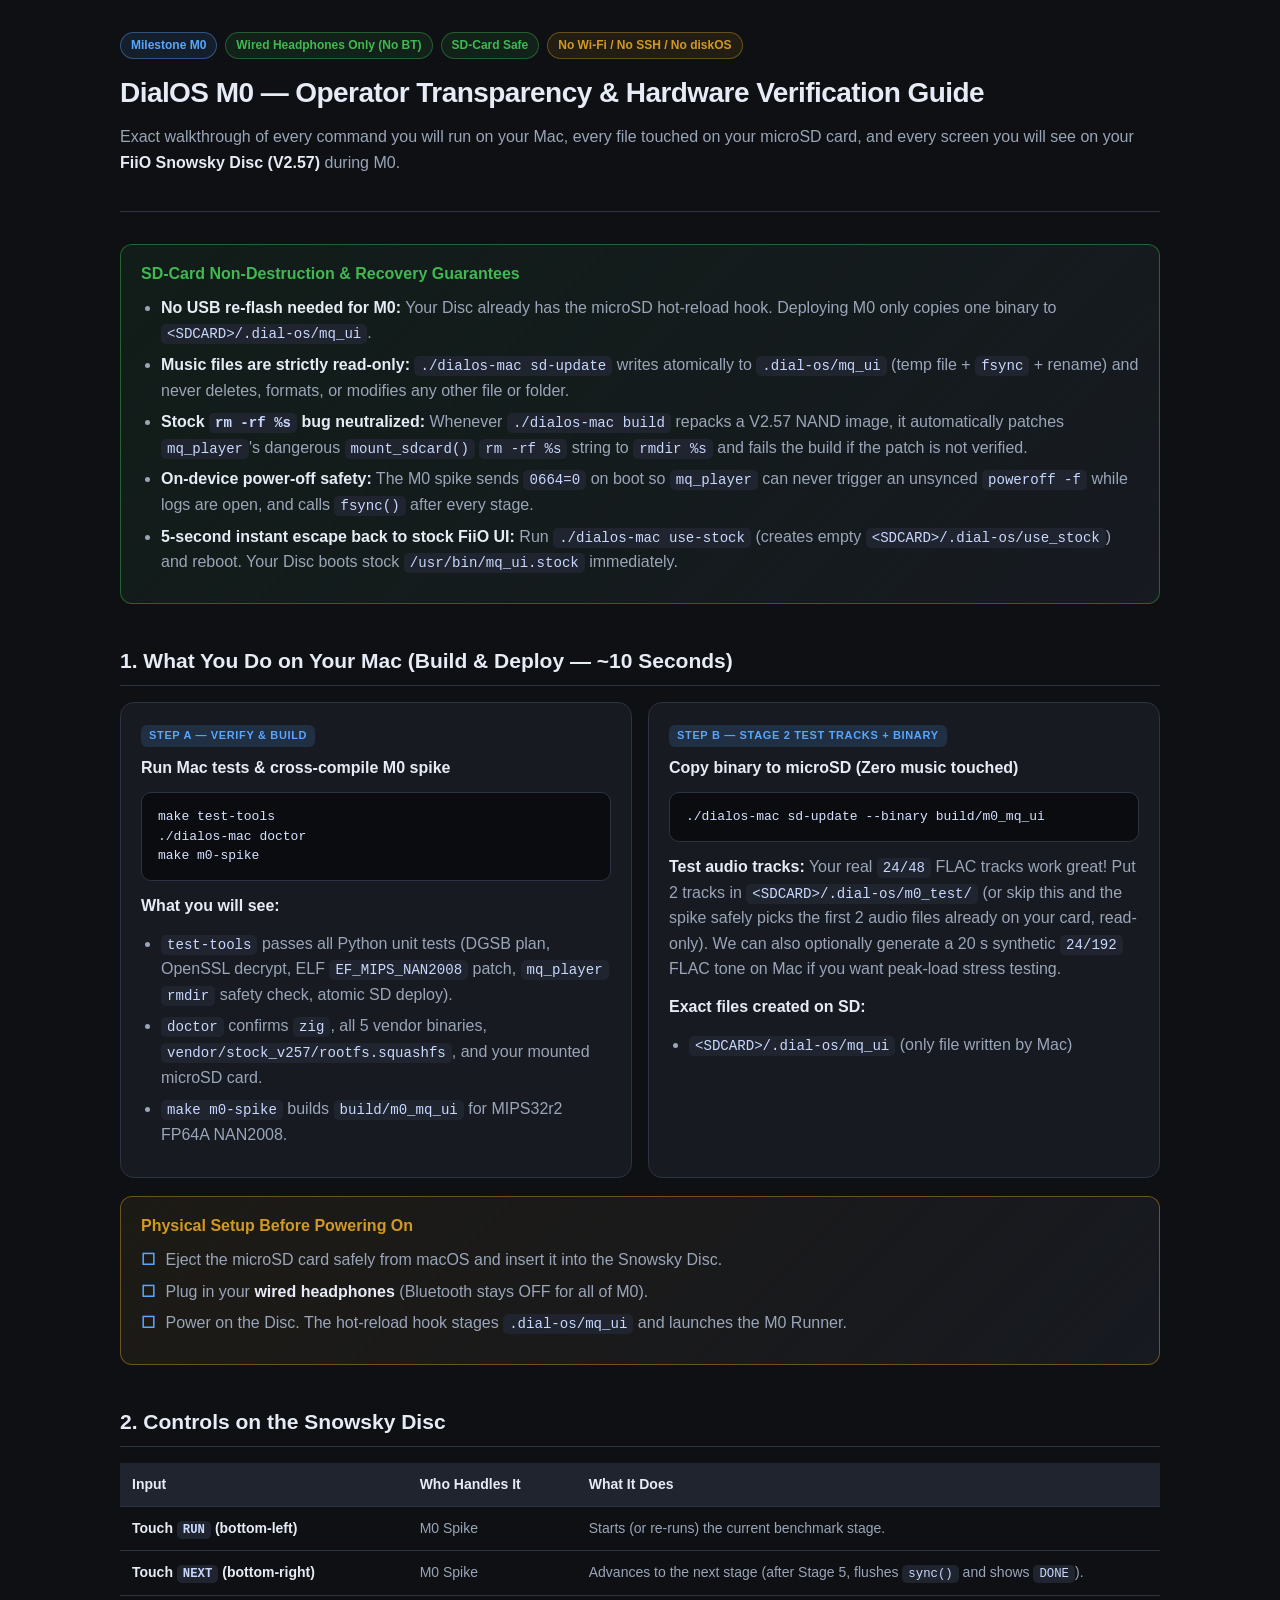
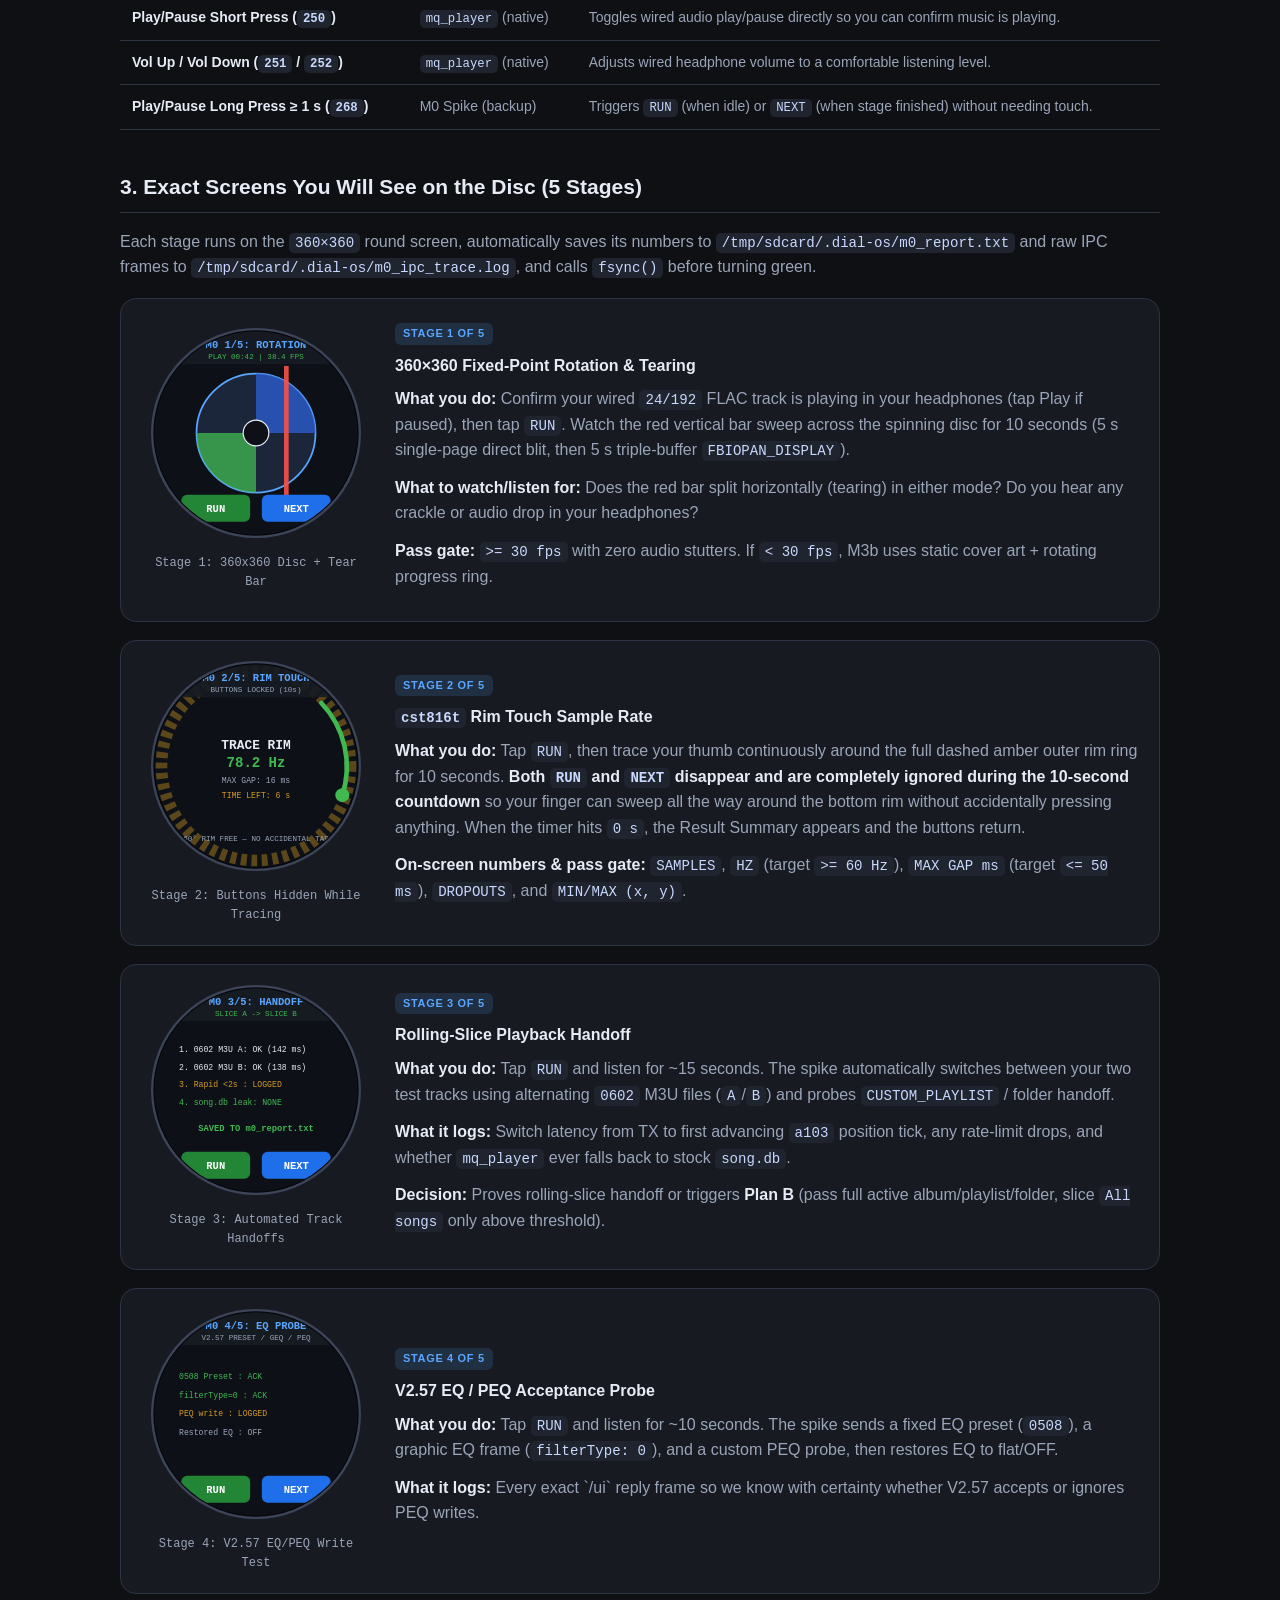
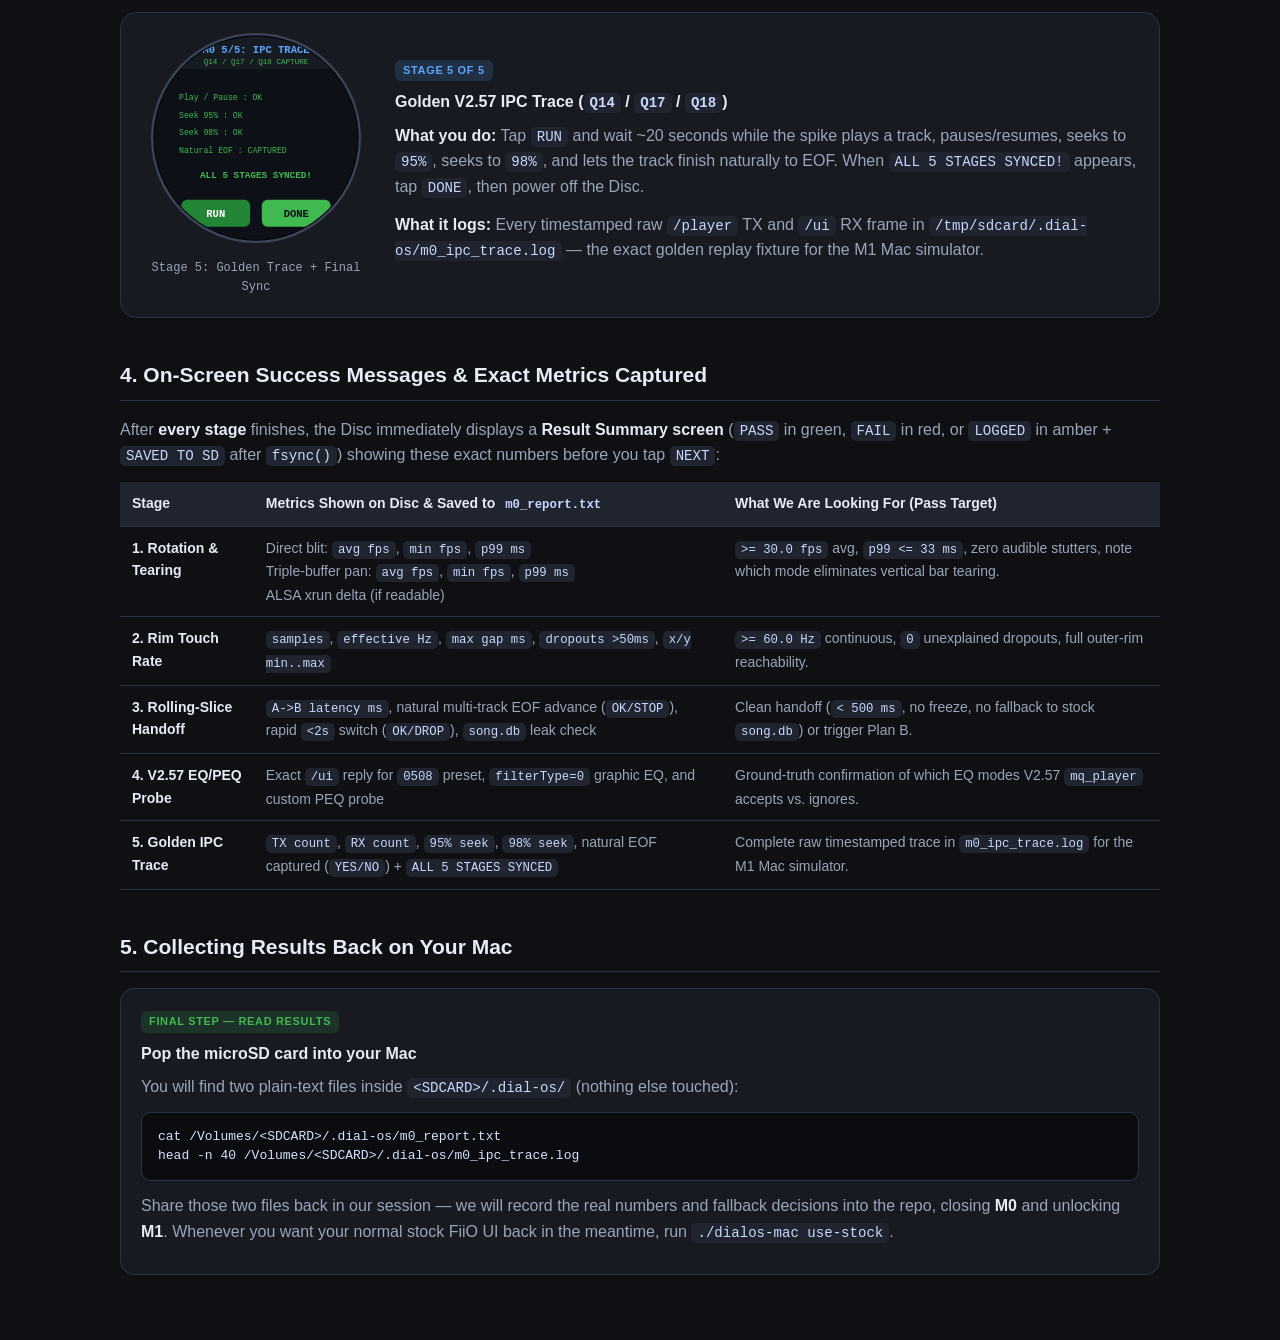
==== docs/superpowers/specs/2026-11-21-m0-operator-guide.html @ c347d029 "chore: initialize repository with roadmap and M0 spec and plan" ====
<!DOCTYPE html>
<html lang="en">
<head>
<meta charset="UTF-8">
<meta name="viewport" content="width=device-width, initial-scale=1.0">
<title>DialOS M0 — Operator Guide &amp; Hardware Verification Walkthrough</title>
<style>
  :root {
    --bg: #0e1014;
    --surface: #171a21;
    --surface-2: #1f242e;
    --border: #2c3342;
    --text: #e6ebf5;
    --muted: #9aa5b8;
    --accent: #58a6ff;
    --green: #3fb950;
    --amber: #d29922;
    --red: #f85149;
    --purple: #bc8cff;
    --mono: ui-monospace, SFMono-Regular, Menlo, Monaco, Consolas, monospace;
    --sans: -apple-system, BlinkMacSystemFont, "SF Pro Text", "Segoe UI", Roboto, sans-serif;
  }
  * { box-sizing: border-box; }
  body {
    margin: 0;
    background: var(--bg);
    color: var(--text);
    font-family: var(--sans);
    line-height: 1.6;
    padding: 32px 20px 80px;
  }
  .container { max-width: 1040px; margin: 0 auto; }
  header {
    border-bottom: 1px solid var(--border);
    padding-bottom: 24px;
    margin-bottom: 32px;
  }
  .badge-row { display: flex; flex-wrap: wrap; gap: 8px; margin-bottom: 12px; }
  .badge {
    font-size: 12px; font-weight: 600; padding: 3px 10px; border-radius: 999px;
    border: 1px solid var(--border); background: var(--surface-2); color: var(--muted);
  }
  .badge.green { border-color: rgba(63,185,80,.4); color: var(--green); background: rgba(63,185,80,.1); }
  .badge.blue { border-color: rgba(88,166,255,.4); color: var(--accent); background: rgba(88,166,255,.1); }
  .badge.amber { border-color: rgba(210,153,34,.4); color: var(--amber); background: rgba(210,153,34,.1); }
  h1 { margin: 0 0 8px; font-size: 28px; letter-spacing: -0.02em; }
  h2 { margin: 40px 0 16px; font-size: 21px; border-bottom: 1px solid var(--border); padding-bottom: 8px; }
  h3 { margin: 0 0 8px; font-size: 16px; color: var(--text); }
  p { margin: 0 0 12px; color: var(--muted); }
  strong { color: var(--text); }
  code {
    font-family: var(--mono); font-size: 0.88em;
    background: var(--surface-2); padding: 2px 6px; border-radius: 5px; color: #c9d8ff;
  }
  pre {
    font-family: var(--mono); font-size: 13px; line-height: 1.5;
    background: #0a0c10; border: 1px solid var(--border); border-radius: 10px;
    padding: 14px 16px; overflow-x: auto; color: #d6e2ff; margin: 12px 0;
  }
  .callout {
    border-radius: 12px; padding: 16px 20px; margin: 18px 0;
    border: 1px solid var(--border); background: var(--surface);
  }
  .callout.safety {
    border-color: rgba(63,185,80,.45);
    background: linear-gradient(135deg, rgba(63,185,80,.08), rgba(23,26,33,1));
  }
  .callout.warn {
    border-color: rgba(210,153,34,.45);
    background: linear-gradient(135deg, rgba(210,153,34,.08), rgba(23,26,33,1));
  }
  .callout-title { font-weight: 700; margin-bottom: 6px; display: flex; align-items: center; gap: 8px; }
  .safety .callout-title { color: var(--green); }
  .warn .callout-title { color: var(--amber); }
  ul, ol { margin: 8px 0 12px 20px; color: var(--muted); padding: 0; }
  li { margin-bottom: 6px; }
  .grid-2 { display: grid; grid-template-columns: repeat(auto-fit, minmax(300px, 1fr)); gap: 16px; }
  .card {
    background: var(--surface); border: 1px solid var(--border);
    border-radius: 14px; padding: 18px 20px;
  }
  .stage-card {
    display: grid; grid-template-columns: 230px 1fr; gap: 24px; align-items: center;
    background: var(--surface); border: 1px solid var(--border);
    border-radius: 16px; padding: 20px; margin: 18px 0;
  }
  @media (max-width: 720px) {
    .stage-card { grid-template-columns: 1fr; justify-items: center; }
  }
  .disc-wrap { text-align: center; }
  .disc-caption { font-size: 12px; color: var(--muted); margin-top: 8px; font-family: var(--mono); }
  .pill {
    display: inline-block; font-size: 11px; font-weight: 700; text-transform: uppercase;
    letter-spacing: 0.06em; padding: 2px 8px; border-radius: 6px; margin-bottom: 8px;
  }
  .pill.pass { background: rgba(63,185,80,.15); color: var(--green); }
  .pill.step { background: rgba(88,166,255,.15); color: var(--accent); }
  table { width: 100%; border-collapse: collapse; margin: 14px 0; font-size: 14px; }
  th, td {
    text-align: left; padding: 10px 12px; border-bottom: 1px solid var(--border);
    vertical-align: top;
  }
  th { color: var(--text); background: var(--surface-2); font-weight: 600; }
  td { color: var(--muted); }
  .checklist { list-style: none; margin-left: 0; }
  .checklist li::before { content: "☐ "; color: var(--accent); font-weight: 700; margin-right: 6px; }
</style>
</head>
<body>
<div class="container">

<header>
  <div class="badge-row">
    <span class="badge blue">Milestone M0</span>
    <span class="badge green">Wired Headphones Only (No BT)</span>
    <span class="badge green">SD-Card Safe</span>
    <span class="badge amber">No Wi-Fi / No SSH / No diskOS</span>
  </div>
  <h1>DialOS M0 — Operator Transparency &amp; Hardware Verification Guide</h1>
  <p>Exact walkthrough of every command you will run on your Mac, every file touched on your microSD card, and every screen you will see on your <strong>FiiO Snowsky Disc (V2.57)</strong> during M0.</p>
</header>

<!-- SAFETY GUARANTEES -->
<div class="callout safety">
  <div class="callout-title">SD-Card Non-Destruction &amp; Recovery Guarantees</div>
  <ul>
    <li><strong>No USB re-flash needed for M0:</strong> Your Disc already has the microSD hot-reload hook. Deploying M0 only copies one binary to <code>&lt;SDCARD&gt;/.dial-os/mq_ui</code>.</li>
    <li><strong>Music files are strictly read-only:</strong> <code>./dialos-mac sd-update</code> writes atomically to <code>.dial-os/mq_ui</code> (temp file + <code>fsync</code> + rename) and never deletes, formats, or modifies any other file or folder.</li>
    <li><strong>Stock <code>rm -rf %s</code> bug neutralized:</strong> Whenever <code>./dialos-mac build</code> repacks a V2.57 NAND image, it automatically patches <code>mq_player</code>'s dangerous <code>mount_sdcard()</code> <code>rm -rf %s</code> string to <code>rmdir  %s</code> and fails the build if the patch is not verified.</li>
    <li><strong>On-device power-off safety:</strong> The M0 spike sends <code>0664=0</code> on boot so <code>mq_player</code> can never trigger an unsynced <code>poweroff -f</code> while logs are open, and calls <code>fsync()</code> after every stage.</li>
    <li><strong>5-second instant escape back to stock FiiO UI:</strong> Run <code>./dialos-mac use-stock</code> (creates empty <code>&lt;SDCARD&gt;/.dial-os/use_stock</code>) and reboot. Your Disc boots stock <code>/usr/bin/mq_ui.stock</code> immediately.</li>
  </ul>
</div>

<!-- PHASE 1: MAC PREP -->
<h2>1. What You Do on Your Mac (Build &amp; Deploy — ~10 Seconds)</h2>

<div class="grid-2">
  <div class="card">
    <span class="pill step">Step A — Verify &amp; Build</span>
    <h3>Run Mac tests &amp; cross-compile M0 spike</h3>
    <pre>make test-tools
./dialos-mac doctor
make m0-spike</pre>
    <p><strong>What you will see:</strong></p>
    <ul>
      <li><code>test-tools</code> passes all Python unit tests (DGSB plan, OpenSSL decrypt, ELF <code>EF_MIPS_NAN2008</code> patch, <code>mq_player</code> <code>rmdir</code> safety check, atomic SD deploy).</li>
      <li><code>doctor</code> confirms <code>zig</code>, all 5 vendor binaries, <code>vendor/stock_v257/rootfs.squashfs</code>, and your mounted microSD card.</li>
      <li><code>make m0-spike</code> builds <code>build/m0_mq_ui</code> for MIPS32r2 FP64A NAN2008.</li>
    </ul>
  </div>

  <div class="card">
    <span class="pill step">Step B — Stage 2 Test Tracks + Binary</span>
    <h3>Copy binary to microSD (Zero music touched)</h3>
    <pre>./dialos-mac sd-update --binary build/m0_mq_ui</pre>
    <p><strong>Test audio tracks:</strong> Your real <code>24/48</code> FLAC tracks work great! Put 2 tracks in <code>&lt;SDCARD&gt;/.dial-os/m0_test/</code> (or skip this and the spike safely picks the first 2 audio files already on your card, read-only). We can also optionally generate a 20 s synthetic <code>24/192</code> FLAC tone on Mac if you want peak-load stress testing.</p>
    <p><strong>Exact files created on SD:</strong></p>
    <ul>
      <li><code>&lt;SDCARD&gt;/.dial-os/mq_ui</code> (only file written by Mac)</li>
    </ul>
  </div>
</div>

<div class="callout warn">
  <div class="callout-title">Physical Setup Before Powering On</div>
  <ul class="checklist">
    <li>Eject the microSD card safely from macOS and insert it into the Snowsky Disc.</li>
    <li>Plug in your <strong>wired headphones</strong> (Bluetooth stays OFF for all of M0).</li>
    <li>Power on the Disc. The hot-reload hook stages <code>.dial-os/mq_ui</code> and launches the M0 Runner.</li>
  </ul>
</div>

<!-- CONTROLS -->
<h2>2. Controls on the Snowsky Disc</h2>
<table>
  <thead>
    <tr><th>Input</th><th>Who Handles It</th><th>What It Does</th></tr>
  </thead>
  <tbody>
    <tr>
      <td><strong>Touch <code>RUN</code> (bottom-left)</strong></td>
      <td>M0 Spike</td>
      <td>Starts (or re-runs) the current benchmark stage.</td>
    </tr>
    <tr>
      <td><strong>Touch <code>NEXT</code> (bottom-right)</strong></td>
      <td>M0 Spike</td>
      <td>Advances to the next stage (after Stage 5, flushes <code>sync()</code> and shows <code>DONE</code>).</td>
    </tr>
    <tr>
      <td><strong>Play/Pause Short Press (<code>250</code>)</strong></td>
      <td><code>mq_player</code> (native)</td>
      <td>Toggles wired audio play/pause directly so you can confirm music is playing.</td>
    </tr>
    <tr>
      <td><strong>Vol Up / Vol Down (<code>251</code> / <code>252</code>)</strong></td>
      <td><code>mq_player</code> (native)</td>
      <td>Adjusts wired headphone volume to a comfortable listening level.</td>
    </tr>
    <tr>
      <td><strong>Play/Pause Long Press ≥ 1 s (<code>268</code>)</strong></td>
      <td>M0 Spike (backup)</td>
      <td>Triggers <code>RUN</code> (when idle) or <code>NEXT</code> (when stage finished) without needing touch.</td>
    </tr>
  </tbody>
</table>

<!-- THE 5 STAGES WITH ROUND DISC MOCKUPS -->
<h2>3. Exact Screens You Will See on the Disc (5 Stages)</h2>
<p>Each stage runs on the <code>360×360</code> round screen, automatically saves its numbers to <code>/tmp/sdcard/.dial-os/m0_report.txt</code> and raw IPC frames to <code>/tmp/sdcard/.dial-os/m0_ipc_trace.log</code>, and calls <code>fsync()</code> before turning green.</p>

<!-- STAGE 1 -->
<div class="stage-card">
  <div class="disc-wrap">
    <svg width="210" height="210" viewBox="0 0 360 360" xmlns="http://www.w3.org/2000/svg">
      <defs><clipPath id="c1"><circle cx="180" cy="180" r="174"/></clipPath></defs>
      <circle cx="180" cy="180" r="178" fill="#050608" stroke="#3b4458" stroke-width="4"/>
      <g clip-path="url(#c1)">
        <rect width="360" height="360" fill="#0d1117"/>
        <!-- Rotating test disc -->
        <circle cx="180" cy="180" r="102" fill="#1b263b" stroke="#58a6ff" stroke-width="3"/>
        <path d="M180,180 L180,78 A102,102 0 0,1 282,180 Z" fill="#2b59c3" opacity="0.85"/>
        <path d="M180,180 L180,282 A102,102 0 0,1 78,180 Z" fill="#3fb950" opacity="0.75"/>
        <circle cx="180" cy="180" r="22" fill="#0d1117" stroke="#e6ebf5" stroke-width="2"/>
        <!-- Moving vertical tear bar -->
        <rect x="228" y="65" width="8" height="225" fill="#f85149" opacity="0.9"/>
        <!-- Header -->
        <rect x="0" y="0" width="360" height="62" fill="#161b22" opacity="0.92"/>
        <text x="180" y="34" fill="#58a6ff" font-family="monospace" font-size="18" font-weight="700" text-anchor="middle">M0 1/5: ROTATION</text>
        <text x="180" y="54" fill="#3fb950" font-family="monospace" font-size="13" text-anchor="middle">PLAY 00:42 | 38.4 FPS</text>
        <!-- Bottom Buttons -->
        <rect x="52" y="286" width="118" height="46" rx="10" fill="#238636"/>
        <text x="111" y="315" fill="#fff" font-family="monospace" font-size="18" font-weight="700" text-anchor="middle">RUN</text>
        <rect x="190" y="286" width="118" height="46" rx="10" fill="#1f6feb"/>
        <text x="249" y="315" fill="#fff" font-family="monospace" font-size="18" font-weight="700" text-anchor="middle">NEXT</text>
      </g>
    </svg>
    <div class="disc-caption">Stage 1: 360x360 Disc + Tear Bar</div>
  </div>
  <div>
    <span class="pill step">Stage 1 of 5</span>
    <h3>360×360 Fixed-Point Rotation &amp; Tearing</h3>
    <p><strong>What you do:</strong> Confirm your wired <code>24/192</code> FLAC track is playing in your headphones (tap Play if paused), then tap <code>RUN</code>. Watch the red vertical bar sweep across the spinning disc for 10 seconds (5 s single-page direct blit, then 5 s triple-buffer <code>FBIOPAN_DISPLAY</code>).</p>
    <p><strong>What to watch/listen for:</strong> Does the red bar split horizontally (tearing) in either mode? Do you hear any crackle or audio drop in your headphones?</p>
    <p><strong>Pass gate:</strong> <code>&gt;= 30 fps</code> with zero audio stutters. If <code>&lt; 30 fps</code>, M3b uses static cover art + rotating progress ring.</p>
  </div>
</div>

<!-- STAGE 2 -->
<div class="stage-card">
  <div class="disc-wrap">
    <svg width="210" height="210" viewBox="0 0 360 360" xmlns="http://www.w3.org/2000/svg">
      <defs><clipPath id="c2"><circle cx="180" cy="180" r="174"/></clipPath></defs>
      <circle cx="180" cy="180" r="178" fill="#050608" stroke="#3b4458" stroke-width="4"/>
      <g clip-path="url(#c2)">
        <rect width="360" height="360" fill="#0d1117"/>
        <!-- Rim band guide -->
        <circle cx="180" cy="180" r="162" fill="none" stroke="#d29922" stroke-width="20" stroke-dasharray="10 8" opacity="0.4"/>
        <!-- Live touch trail -->
        <path d="M292,72 A158,158 0 0,1 328,230" fill="none" stroke="#3fb950" stroke-width="8" stroke-linecap="round"/>
        <circle cx="328" cy="230" r="12" fill="#3fb950"/>
        <!-- Center readout -->
        <text x="180" y="150" fill="#e6ebf5" font-family="monospace" font-size="22" font-weight="700" text-anchor="middle">TRACE RIM</text>
        <text x="180" y="182" fill="#3fb950" font-family="monospace" font-size="24" font-weight="700" text-anchor="middle">78.2 Hz</text>
        <text x="180" y="210" fill="#9aa5b8" font-family="monospace" font-size="14" text-anchor="middle">MAX GAP: 16 ms</text>
        <text x="180" y="234" fill="#d29922" font-family="monospace" font-size="14" text-anchor="middle">TIME LEFT: 6 s</text>
        <!-- Header -->
        <rect x="0" y="0" width="360" height="62" fill="#161b22" opacity="0.92"/>
        <text x="180" y="34" fill="#58a6ff" font-family="monospace" font-size="18" font-weight="700" text-anchor="middle">M0 2/5: RIM TOUCH</text>
        <text x="180" y="54" fill="#9aa5b8" font-family="monospace" font-size="13" text-anchor="middle">BUTTONS LOCKED (10s)</text>
        <!-- Bottom notice instead of buttons during 10s capture -->
        <text x="180" y="308" fill="#9aa5b8" font-family="monospace" font-size="13" text-anchor="middle">360° RIM FREE — NO ACCIDENTAL TAPS</text>
      </g>
    </svg>
    <div class="disc-caption">Stage 2: Buttons Hidden While Tracing</div>
  </div>
  <div>
    <span class="pill step">Stage 2 of 5</span>
    <h3><code>cst816t</code> Rim Touch Sample Rate</h3>
    <p><strong>What you do:</strong> Tap <code>RUN</code>, then trace your thumb continuously around the full dashed amber outer rim ring for 10 seconds. <strong>Both <code>RUN</code> and <code>NEXT</code> disappear and are completely ignored during the 10-second countdown</strong> so your finger can sweep all the way around the bottom rim without accidentally pressing anything. When the timer hits <code>0 s</code>, the Result Summary appears and the buttons return.</p>
    <p><strong>On-screen numbers &amp; pass gate:</strong> <code>SAMPLES</code>, <code>HZ</code> (target <code>&gt;= 60 Hz</code>), <code>MAX GAP ms</code> (target <code>&lt;= 50 ms</code>), <code>DROPOUTS</code>, and <code>MIN/MAX (x, y)</code>.</p>
  </div>
</div>

<!-- STAGE 3 -->
<div class="stage-card">
  <div class="disc-wrap">
    <svg width="210" height="210" viewBox="0 0 360 360" xmlns="http://www.w3.org/2000/svg">
      <defs><clipPath id="c3"><circle cx="180" cy="180" r="174"/></clipPath></defs>
      <circle cx="180" cy="180" r="178" fill="#050608" stroke="#3b4458" stroke-width="4"/>
      <g clip-path="url(#c3)">
        <rect width="360" height="360" fill="#0d1117"/>
        <rect x="0" y="0" width="360" height="62" fill="#161b22"/>
        <text x="180" y="34" fill="#58a6ff" font-family="monospace" font-size="18" font-weight="700" text-anchor="middle">M0 3/5: HANDOFF</text>
        <text x="180" y="54" fill="#3fb950" font-family="monospace" font-size="13" text-anchor="middle">SLICE A -&gt; SLICE B</text>
        <text x="48" y="115" fill="#e6ebf5" font-family="monospace" font-size="14">1. 0602 M3U A: OK (142 ms)</text>
        <text x="48" y="145" fill="#e6ebf5" font-family="monospace" font-size="14">2. 0602 M3U B: OK (138 ms)</text>
        <text x="48" y="175" fill="#d29922" font-family="monospace" font-size="14">3. Rapid &lt;2s : LOGGED</text>
        <text x="48" y="205" fill="#3fb950" font-family="monospace" font-size="14">4. song.db leak: NONE</text>
        <text x="180" y="250" fill="#3fb950" font-family="monospace" font-size="15" font-weight="700" text-anchor="middle">SAVED TO m0_report.txt</text>
        <rect x="52" y="286" width="118" height="46" rx="10" fill="#238636"/>
        <text x="111" y="315" fill="#fff" font-family="monospace" font-size="18" font-weight="700" text-anchor="middle">RUN</text>
        <rect x="190" y="286" width="118" height="46" rx="10" fill="#1f6feb"/>
        <text x="249" y="315" fill="#fff" font-family="monospace" font-size="18" font-weight="700" text-anchor="middle">NEXT</text>
      </g>
    </svg>
    <div class="disc-caption">Stage 3: Automated Track Handoffs</div>
  </div>
  <div>
    <span class="pill step">Stage 3 of 5</span>
    <h3>Rolling-Slice Playback Handoff</h3>
    <p><strong>What you do:</strong> Tap <code>RUN</code> and listen for ~15 seconds. The spike automatically switches between your two test tracks using alternating <code>0602</code> M3U files (<code>A</code>/<code>B</code>) and probes <code>CUSTOM_PLAYLIST</code> / folder handoff.</p>
    <p><strong>What it logs:</strong> Switch latency from TX to first advancing <code>a103</code> position tick, any rate-limit drops, and whether <code>mq_player</code> ever falls back to stock <code>song.db</code>.</p>
    <p><strong>Decision:</strong> Proves rolling-slice handoff or triggers <strong>Plan B</strong> (pass full active album/playlist/folder, slice <code>All songs</code> only above threshold).</p>
  </div>
</div>

<!-- STAGE 4 -->
<div class="stage-card">
  <div class="disc-wrap">
    <svg width="210" height="210" viewBox="0 0 360 360" xmlns="http://www.w3.org/2000/svg">
      <defs><clipPath id="c4"><circle cx="180" cy="180" r="174"/></clipPath></defs>
      <circle cx="180" cy="180" r="178" fill="#050608" stroke="#3b4458" stroke-width="4"/>
      <g clip-path="url(#c4)">
        <rect width="360" height="360" fill="#0d1117"/>
        <rect x="0" y="0" width="360" height="62" fill="#161b22"/>
        <text x="180" y="34" fill="#58a6ff" font-family="monospace" font-size="18" font-weight="700" text-anchor="middle">M0 4/5: EQ PROBE</text>
        <text x="180" y="54" fill="#9aa5b8" font-family="monospace" font-size="13" text-anchor="middle">V2.57 PRESET / GEQ / PEQ</text>
        <text x="48" y="120" fill="#3fb950" font-family="monospace" font-size="14">0508 Preset  : ACK</text>
        <text x="48" y="152" fill="#3fb950" font-family="monospace" font-size="14">filterType=0 : ACK</text>
        <text x="48" y="184" fill="#d29922" font-family="monospace" font-size="14">PEQ write    : LOGGED</text>
        <text x="48" y="216" fill="#9aa5b8" font-family="monospace" font-size="14">Restored EQ  : OFF</text>
        <rect x="52" y="286" width="118" height="46" rx="10" fill="#238636"/>
        <text x="111" y="315" fill="#fff" font-family="monospace" font-size="18" font-weight="700" text-anchor="middle">RUN</text>
        <rect x="190" y="286" width="118" height="46" rx="10" fill="#1f6feb"/>
        <text x="249" y="315" fill="#fff" font-family="monospace" font-size="18" font-weight="700" text-anchor="middle">NEXT</text>
      </g>
    </svg>
    <div class="disc-caption">Stage 4: V2.57 EQ/PEQ Write Test</div>
  </div>
  <div>
    <span class="pill step">Stage 4 of 5</span>
    <h3>V2.57 EQ / PEQ Acceptance Probe</h3>
    <p><strong>What you do:</strong> Tap <code>RUN</code> and listen for ~10 seconds. The spike sends a fixed EQ preset (<code>0508</code>), a graphic EQ frame (<code>filterType: 0</code>), and a custom PEQ probe, then restores EQ to flat/OFF.</p>
    <p><strong>What it logs:</strong> Every exact `/ui` reply frame so we know with certainty whether V2.57 accepts or ignores PEQ writes.</p>
  </div>
</div>

<!-- STAGE 5 -->
<div class="stage-card">
  <div class="disc-wrap">
    <svg width="210" height="210" viewBox="0 0 360 360" xmlns="http://www.w3.org/2000/svg">
      <defs><clipPath id="c5"><circle cx="180" cy="180" r="174"/></clipPath></defs>
      <circle cx="180" cy="180" r="178" fill="#050608" stroke="#3b4458" stroke-width="4"/>
      <g clip-path="url(#c5)">
        <rect width="360" height="360" fill="#0d1117"/>
        <rect x="0" y="0" width="360" height="62" fill="#161b22"/>
        <text x="180" y="34" fill="#58a6ff" font-family="monospace" font-size="18" font-weight="700" text-anchor="middle">M0 5/5: IPC TRACE</text>
        <text x="180" y="54" fill="#3fb950" font-family="monospace" font-size="13" text-anchor="middle">Q14 / Q17 / Q18 CAPTURE</text>
        <text x="48" y="115" fill="#3fb950" font-family="monospace" font-size="14">Play / Pause : OK</text>
        <text x="48" y="145" fill="#3fb950" font-family="monospace" font-size="14">Seek 95%     : OK</text>
        <text x="48" y="175" fill="#3fb950" font-family="monospace" font-size="14">Seek 98%     : OK</text>
        <text x="48" y="205" fill="#3fb950" font-family="monospace" font-size="14">Natural EOF  : CAPTURED</text>
        <text x="180" y="248" fill="#3fb950" font-family="monospace" font-size="16" font-weight="700" text-anchor="middle">ALL 5 STAGES SYNCED!</text>
        <rect x="52" y="286" width="118" height="46" rx="10" fill="#238636"/>
        <text x="111" y="315" fill="#fff" font-family="monospace" font-size="18" font-weight="700" text-anchor="middle">RUN</text>
        <rect x="190" y="286" width="118" height="46" rx="10" fill="#3fb950"/>
        <text x="249" y="315" fill="#0d1117" font-family="monospace" font-size="18" font-weight="700" text-anchor="middle">DONE</text>
      </g>
    </svg>
    <div class="disc-caption">Stage 5: Golden Trace + Final Sync</div>
  </div>
  <div>
    <span class="pill step">Stage 5 of 5</span>
    <h3>Golden V2.57 IPC Trace (<code>Q14</code> / <code>Q17</code> / <code>Q18</code>)</h3>
    <p><strong>What you do:</strong> Tap <code>RUN</code> and wait ~20 seconds while the spike plays a track, pauses/resumes, seeks to <code>95%</code>, seeks to <code>98%</code>, and lets the track finish naturally to EOF. When <code>ALL 5 STAGES SYNCED!</code> appears, tap <code>DONE</code>, then power off the Disc.</p>
    <p><strong>What it logs:</strong> Every timestamped raw <code>/player</code> TX and <code>/ui</code> RX frame in <code>/tmp/sdcard/.dial-os/m0_ipc_trace.log</code> — the exact golden replay fixture for the M1 Mac simulator.</p>
  </div>
</div>

<!-- METRICS SUMMARY TABLE -->
<h2>4. On-Screen Success Messages &amp; Exact Metrics Captured</h2>
<p>After <strong>every stage</strong> finishes, the Disc immediately displays a <strong>Result Summary screen</strong> (<code>PASS</code> in green, <code>FAIL</code> in red, or <code>LOGGED</code> in amber + <code>SAVED TO SD</code> after <code>fsync()</code>) showing these exact numbers before you tap <code>NEXT</code>:</p>
<table>
  <thead>
    <tr><th>Stage</th><th>Metrics Shown on Disc &amp; Saved to <code>m0_report.txt</code></th><th>What We Are Looking For (Pass Target)</th></tr>
  </thead>
  <tbody>
    <tr>
      <td><strong>1. Rotation &amp; Tearing</strong></td>
      <td>Direct blit: <code>avg fps</code>, <code>min fps</code>, <code>p99 ms</code><br>Triple-buffer pan: <code>avg fps</code>, <code>min fps</code>, <code>p99 ms</code><br>ALSA xrun delta (if readable)</td>
      <td><code>&gt;= 30.0 fps</code> avg, <code>p99 &lt;= 33 ms</code>, zero audible stutters, note which mode eliminates vertical bar tearing.</td>
    </tr>
    <tr>
      <td><strong>2. Rim Touch Rate</strong></td>
      <td><code>samples</code>, <code>effective Hz</code>, <code>max gap ms</code>, <code>dropouts &gt;50ms</code>, <code>x/y min..max</code></td>
      <td><code>&gt;= 60.0 Hz</code> continuous, <code>0</code> unexplained dropouts, full outer-rim reachability.</td>
    </tr>
    <tr>
      <td><strong>3. Rolling-Slice Handoff</strong></td>
      <td><code>A-&gt;B latency ms</code>, natural multi-track EOF advance (<code>OK/STOP</code>), rapid <code>&lt;2s</code> switch (<code>OK/DROP</code>), <code>song.db</code> leak check</td>
      <td>Clean handoff (<code>&lt; 500 ms</code>, no freeze, no fallback to stock <code>song.db</code>) or trigger Plan B.</td>
    </tr>
    <tr>
      <td><strong>4. V2.57 EQ/PEQ Probe</strong></td>
      <td>Exact <code>/ui</code> reply for <code>0508</code> preset, <code>filterType=0</code> graphic EQ, and custom PEQ probe</td>
      <td>Ground-truth confirmation of which EQ modes V2.57 <code>mq_player</code> accepts vs. ignores.</td>
    </tr>
    <tr>
      <td><strong>5. Golden IPC Trace</strong></td>
      <td><code>TX count</code>, <code>RX count</code>, <code>95% seek</code>, <code>98% seek</code>, natural EOF captured (<code>YES/NO</code>) + <code>ALL 5 STAGES SYNCED</code></td>
      <td>Complete raw timestamped trace in <code>m0_ipc_trace.log</code> for the M1 Mac simulator.</td>
    </tr>
  </tbody>
</table>

<!-- PHASE 5: COLLECT RESULTS -->
<h2>5. Collecting Results Back on Your Mac</h2>
<div class="card">
  <span class="pill pass">Final Step — Read Results</span>
  <h3>Pop the microSD card into your Mac</h3>
  <p>You will find two plain-text files inside <code>&lt;SDCARD&gt;/.dial-os/</code> (nothing else touched):</p>
  <pre>cat /Volumes/&lt;SDCARD&gt;/.dial-os/m0_report.txt
head -n 40 /Volumes/&lt;SDCARD&gt;/.dial-os/m0_ipc_trace.log</pre>
  <p>Share those two files back in our session — we will record the real numbers and fallback decisions into the repo, closing <strong>M0</strong> and unlocking <strong>M1</strong>. Whenever you want your normal stock FiiO UI back in the meantime, run <code>./dialos-mac use-stock</code>.</p>
</div>

</div>
</body>
</html>
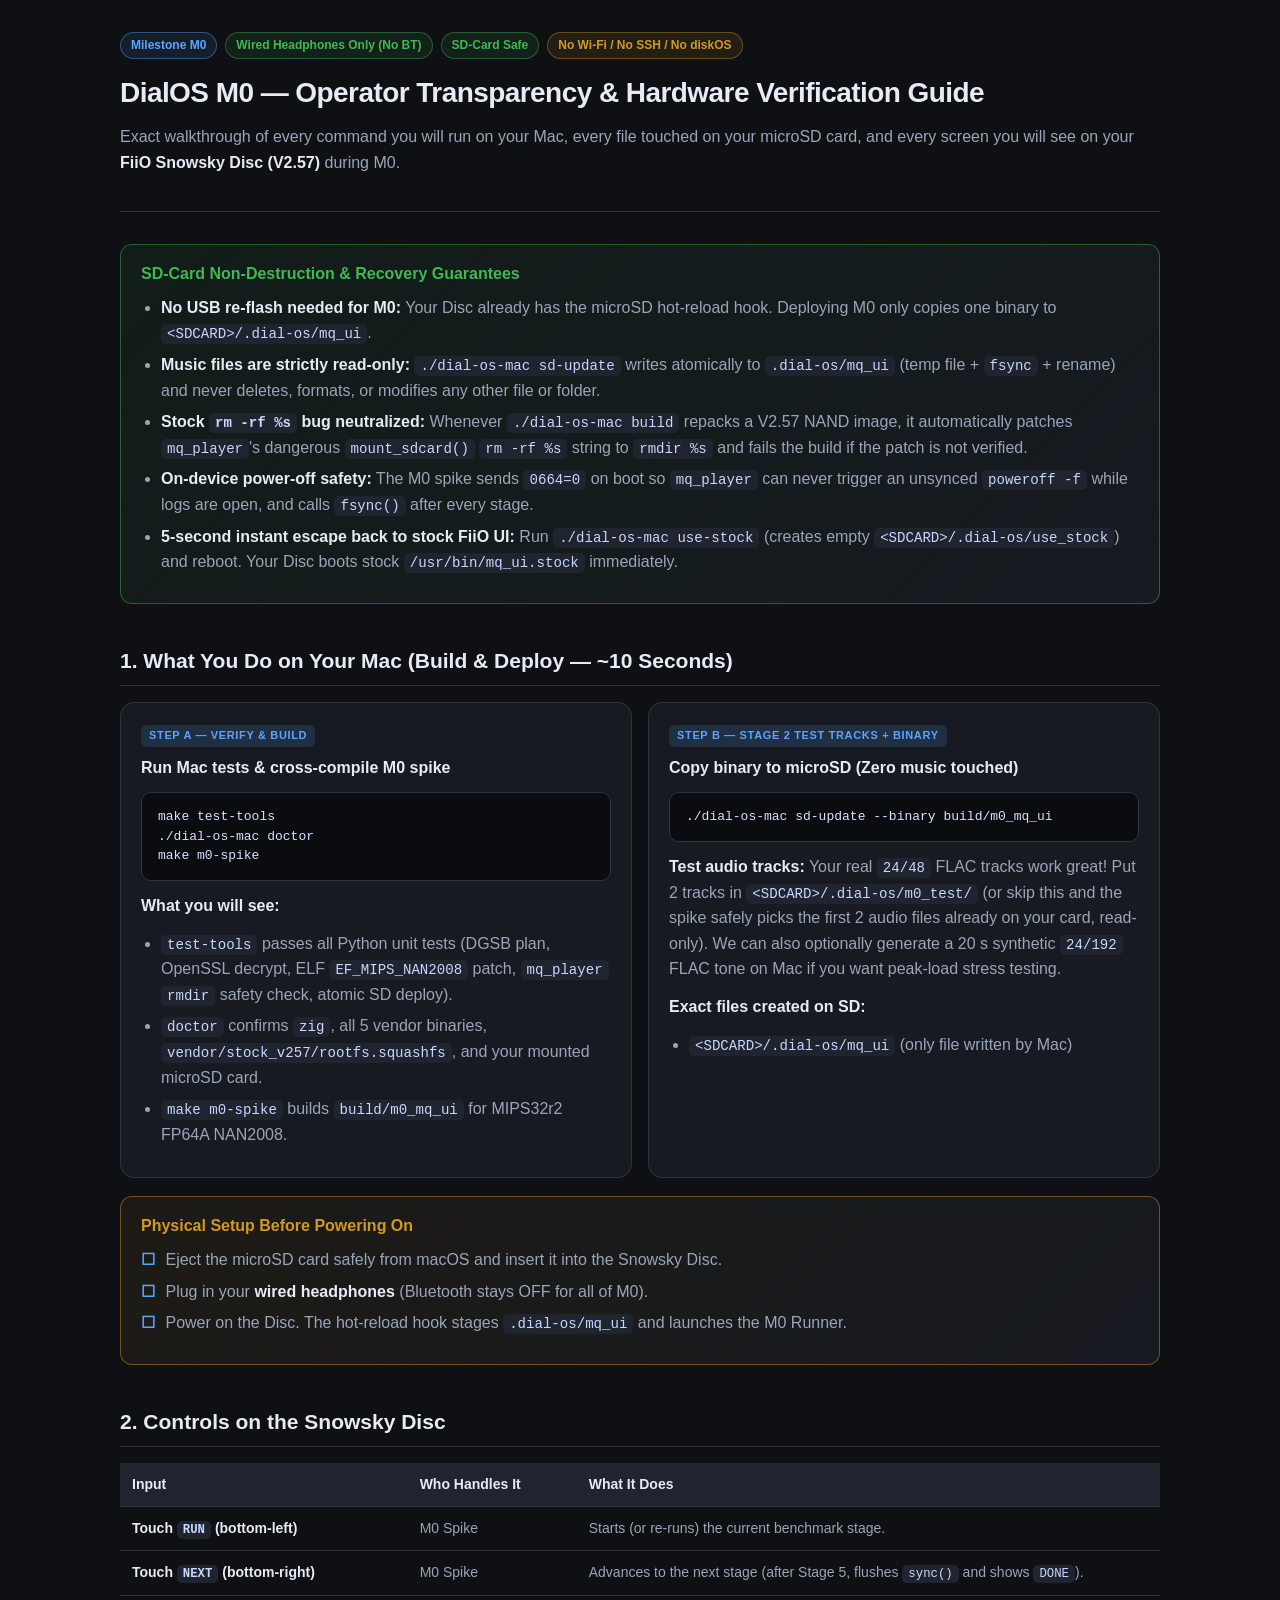
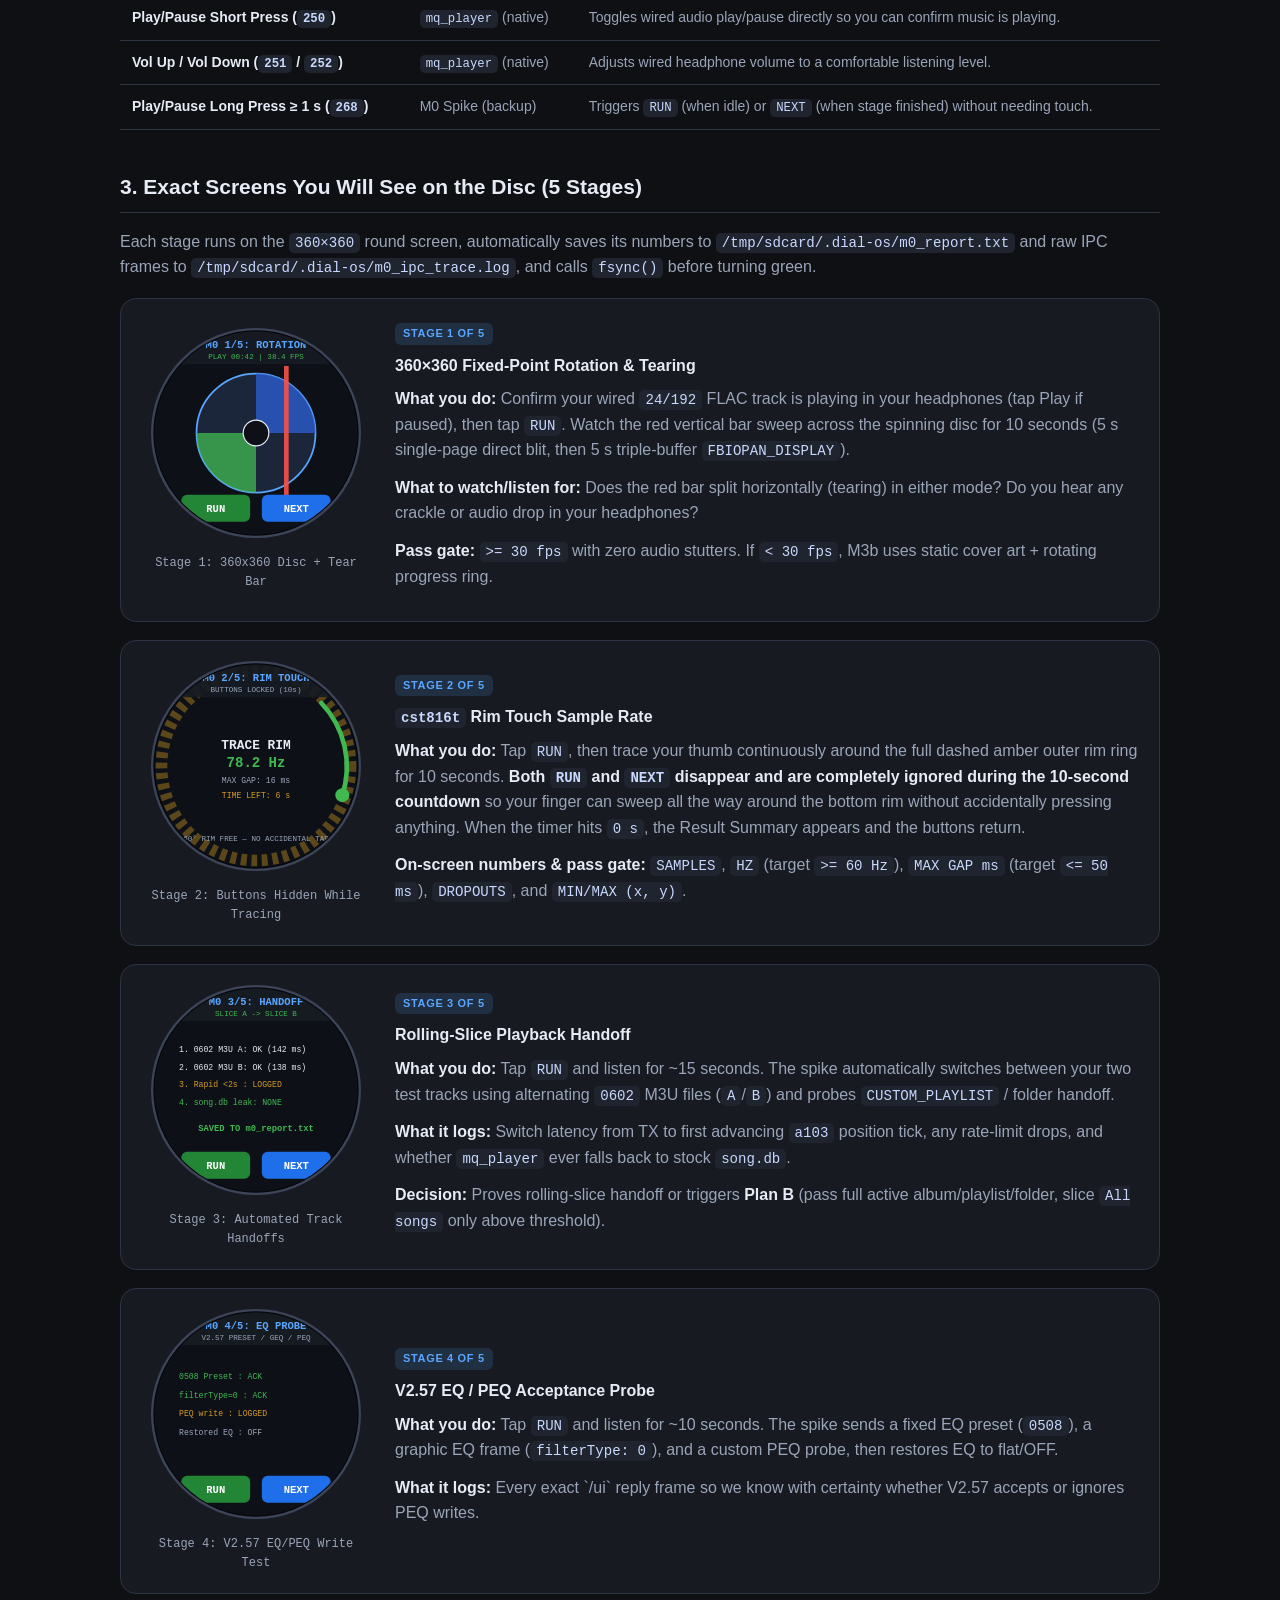
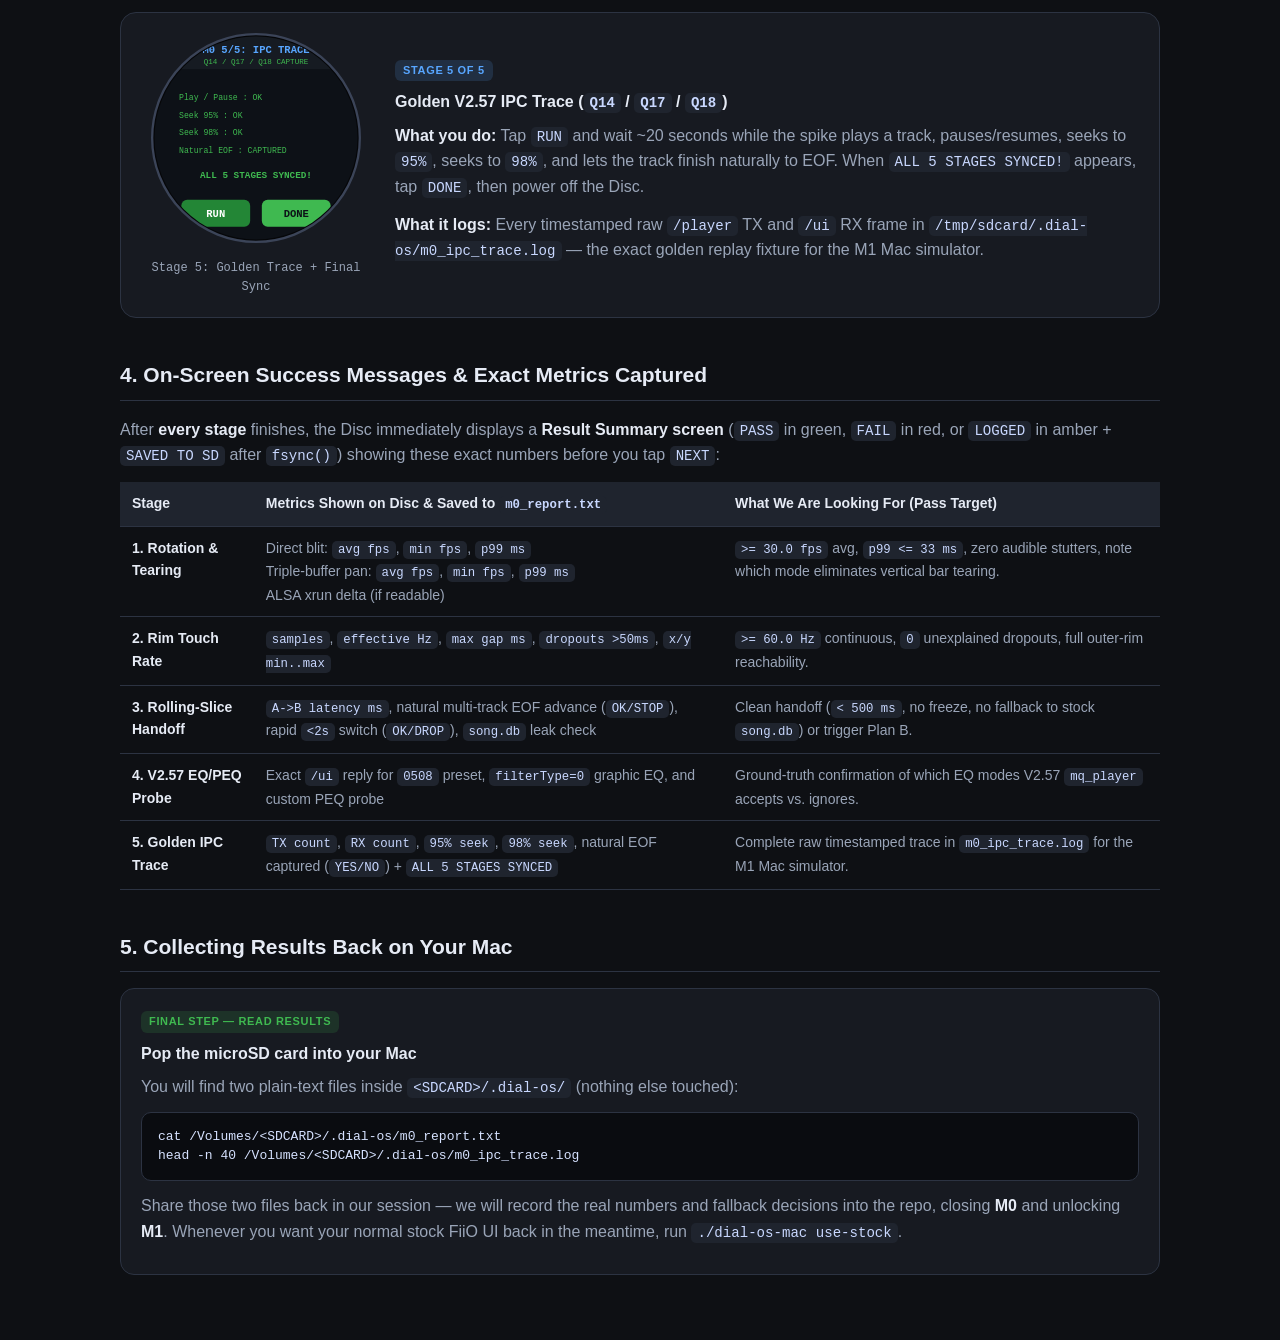
==== commit 95446257: "docs: add AGENTS.md, update roadmap guardrails, and record M0 hardware benchmarks" ====
--- a/docs/superpowers/specs/2026-11-21-m0-operator-guide.html
+++ b/docs/superpowers/specs/2026-11-21-m0-operator-guide.html
@@ -125,10 +125,10 @@
   <div class="callout-title">SD-Card Non-Destruction &amp; Recovery Guarantees</div>
   <ul>
     <li><strong>No USB re-flash needed for M0:</strong> Your Disc already has the microSD hot-reload hook. Deploying M0 only copies one binary to <code>&lt;SDCARD&gt;/.dial-os/mq_ui</code>.</li>
-    <li><strong>Music files are strictly read-only:</strong> <code>./dialos-mac sd-update</code> writes atomically to <code>.dial-os/mq_ui</code> (temp file + <code>fsync</code> + rename) and never deletes, formats, or modifies any other file or folder.</li>
-    <li><strong>Stock <code>rm -rf %s</code> bug neutralized:</strong> Whenever <code>./dialos-mac build</code> repacks a V2.57 NAND image, it automatically patches <code>mq_player</code>'s dangerous <code>mount_sdcard()</code> <code>rm -rf %s</code> string to <code>rmdir  %s</code> and fails the build if the patch is not verified.</li>
+    <li><strong>Music files are strictly read-only:</strong> <code>./dial-os-mac sd-update</code> writes atomically to <code>.dial-os/mq_ui</code> (temp file + <code>fsync</code> + rename) and never deletes, formats, or modifies any other file or folder.</li>
+    <li><strong>Stock <code>rm -rf %s</code> bug neutralized:</strong> Whenever <code>./dial-os-mac build</code> repacks a V2.57 NAND image, it automatically patches <code>mq_player</code>'s dangerous <code>mount_sdcard()</code> <code>rm -rf %s</code> string to <code>rmdir  %s</code> and fails the build if the patch is not verified.</li>
     <li><strong>On-device power-off safety:</strong> The M0 spike sends <code>0664=0</code> on boot so <code>mq_player</code> can never trigger an unsynced <code>poweroff -f</code> while logs are open, and calls <code>fsync()</code> after every stage.</li>
-    <li><strong>5-second instant escape back to stock FiiO UI:</strong> Run <code>./dialos-mac use-stock</code> (creates empty <code>&lt;SDCARD&gt;/.dial-os/use_stock</code>) and reboot. Your Disc boots stock <code>/usr/bin/mq_ui.stock</code> immediately.</li>
+    <li><strong>5-second instant escape back to stock FiiO UI:</strong> Run <code>./dial-os-mac use-stock</code> (creates empty <code>&lt;SDCARD&gt;/.dial-os/use_stock</code>) and reboot. Your Disc boots stock <code>/usr/bin/mq_ui.stock</code> immediately.</li>
   </ul>
 </div>
 
@@ -140,7 +140,7 @@
     <span class="pill step">Step A — Verify &amp; Build</span>
     <h3>Run Mac tests &amp; cross-compile M0 spike</h3>
     <pre>make test-tools
-./dialos-mac doctor
+./dial-os-mac doctor
 make m0-spike</pre>
     <p><strong>What you will see:</strong></p>
     <ul>
@@ -153,7 +153,7 @@
   <div class="card">
     <span class="pill step">Step B — Stage 2 Test Tracks + Binary</span>
     <h3>Copy binary to microSD (Zero music touched)</h3>
-    <pre>./dialos-mac sd-update --binary build/m0_mq_ui</pre>
+    <pre>./dial-os-mac sd-update --binary build/m0_mq_ui</pre>
     <p><strong>Test audio tracks:</strong> Your real <code>24/48</code> FLAC tracks work great! Put 2 tracks in <code>&lt;SDCARD&gt;/.dial-os/m0_test/</code> (or skip this and the spike safely picks the first 2 audio files already on your card, read-only). We can also optionally generate a 20 s synthetic <code>24/192</code> FLAC tone on Mac if you want peak-load stress testing.</p>
     <p><strong>Exact files created on SD:</strong></p>
     <ul>
@@ -423,7 +423,7 @@
   <p>You will find two plain-text files inside <code>&lt;SDCARD&gt;/.dial-os/</code> (nothing else touched):</p>
   <pre>cat /Volumes/&lt;SDCARD&gt;/.dial-os/m0_report.txt
 head -n 40 /Volumes/&lt;SDCARD&gt;/.dial-os/m0_ipc_trace.log</pre>
-  <p>Share those two files back in our session — we will record the real numbers and fallback decisions into the repo, closing <strong>M0</strong> and unlocking <strong>M1</strong>. Whenever you want your normal stock FiiO UI back in the meantime, run <code>./dialos-mac use-stock</code>.</p>
+  <p>Share those two files back in our session — we will record the real numbers and fallback decisions into the repo, closing <strong>M0</strong> and unlocking <strong>M1</strong>. Whenever you want your normal stock FiiO UI back in the meantime, run <code>./dial-os-mac use-stock</code>.</p>
 </div>
 
 </div>
